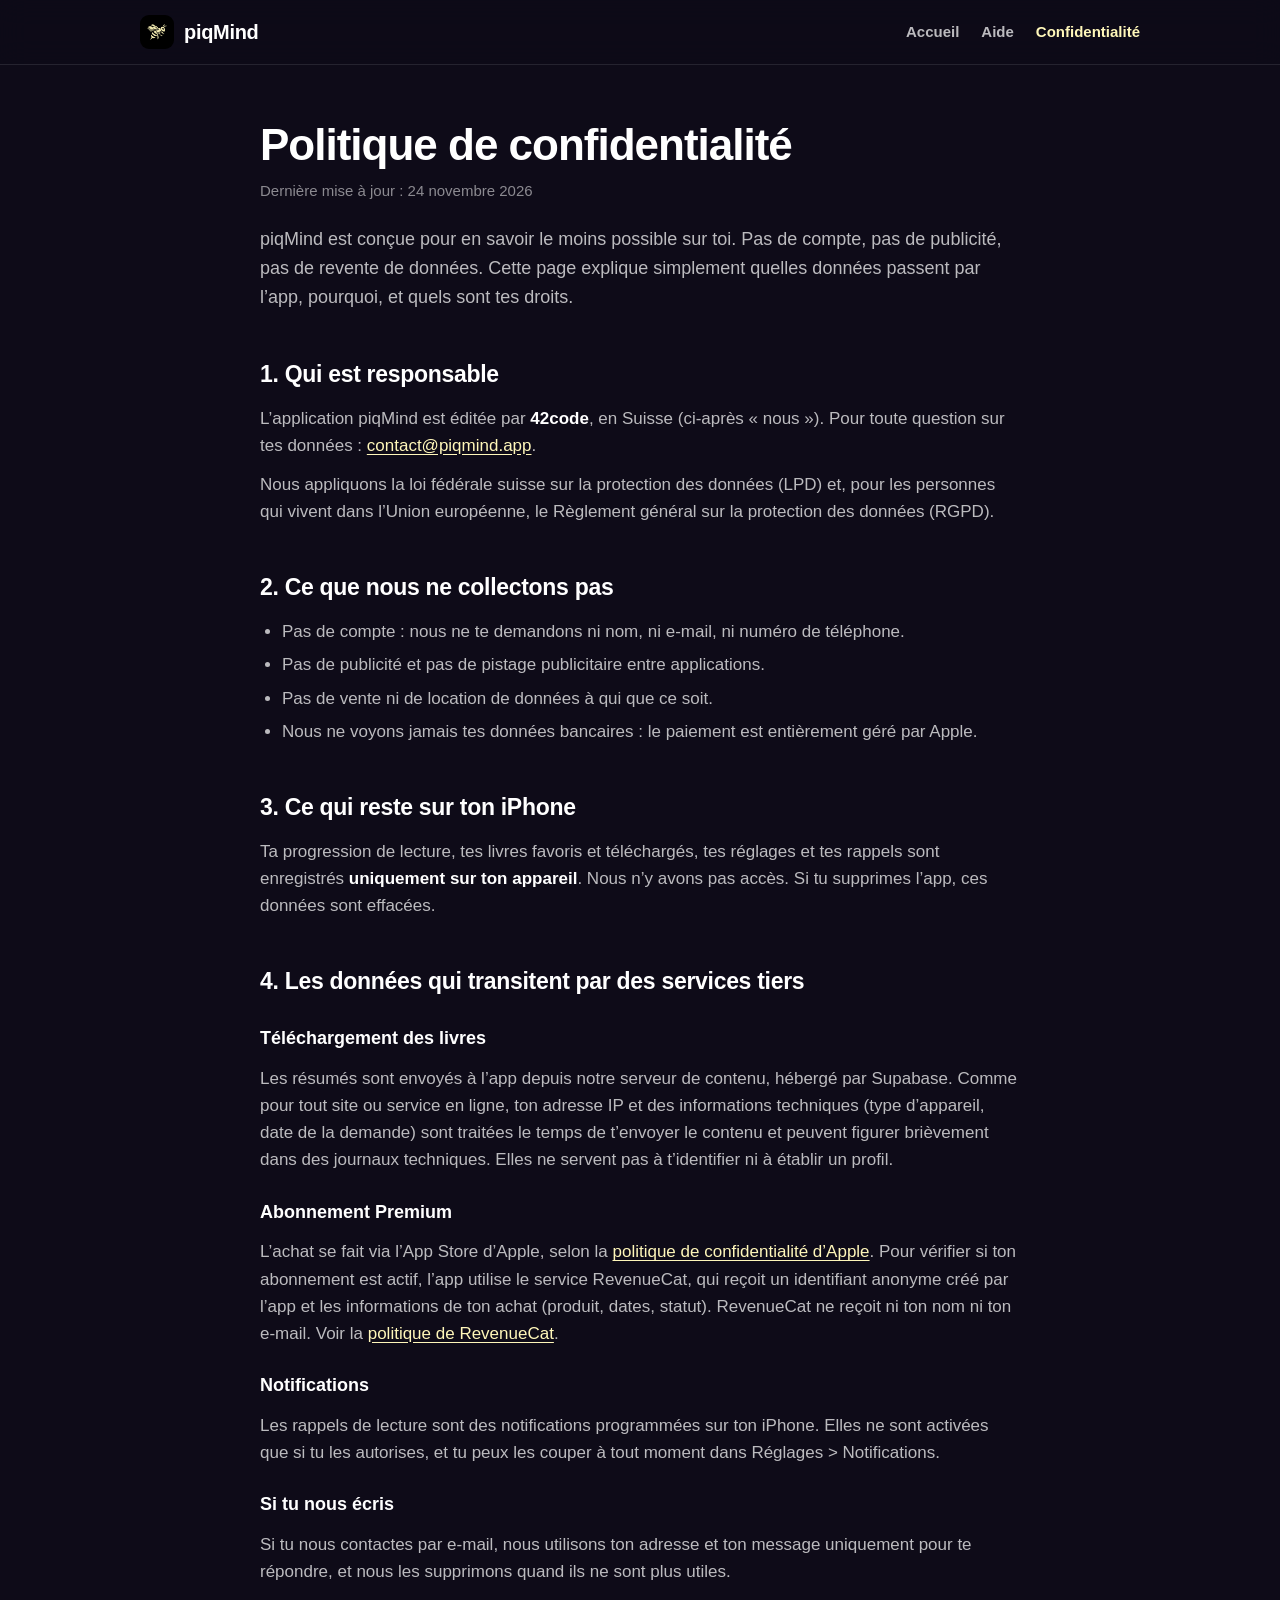
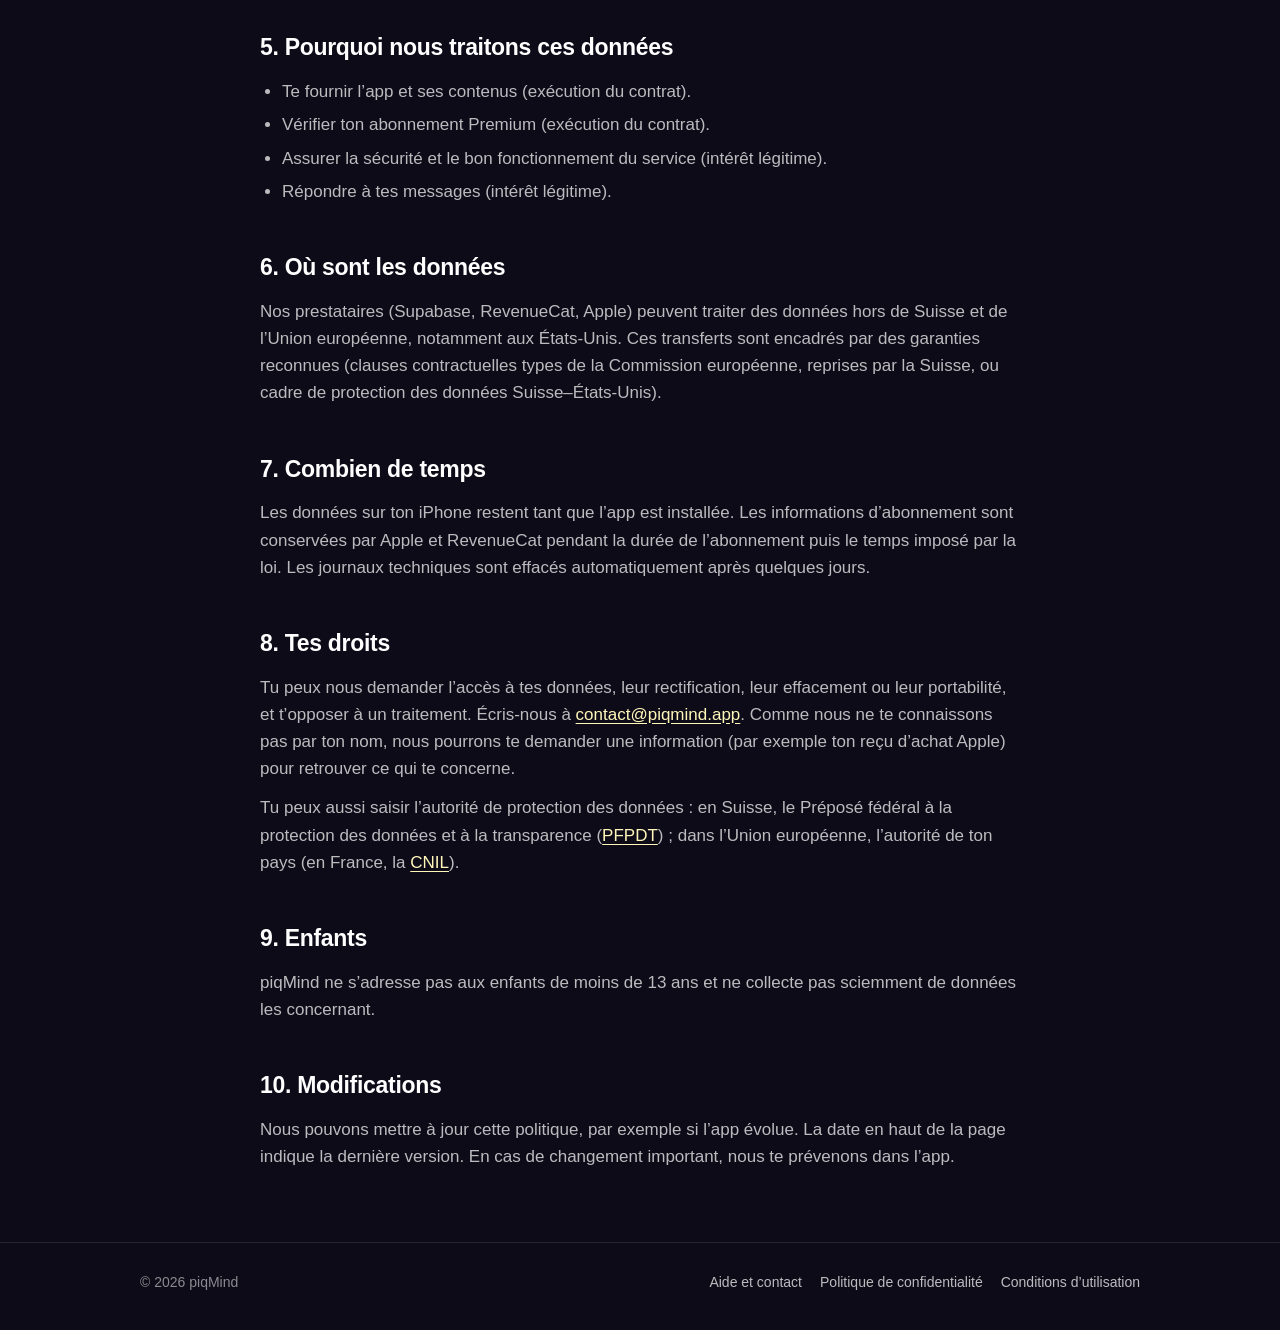
==== confidentialite.html @ 27e75d00 "Crée le site piqMind : accueil, aide, confidentialité et conditions d'utilisation Co-Authored-By: Cl" ====
<!doctype html>
<html lang="fr">
<head>
<meta charset="utf-8">
<meta name="viewport" content="width=device-width, initial-scale=1">
<title>Politique de confidentialité — piqMind</title>
<meta name="description" content="Comment l’app piqMind traite tes données.">
<meta name="theme-color" content="#0E0B18">
<link rel="icon" type="image/png" href="assets/favicon.png">
<link rel="apple-touch-icon" href="assets/apple-touch-icon.png">
<link rel="stylesheet" href="assets/style.css">
</head>
<body>
<header class="site-header">
  <div class="wrap">
    <a class="brand" href="index.html"><img src="assets/logo.png" alt="" width="34" height="34">piqMind</a>
    <nav class="nav" aria-label="Menu">
      <a href="index.html">Accueil</a>
      <a href="support.html">Aide</a>
      <a class="hide-sm" href="confidentialite.html" aria-current="page">Confidentialité</a>
    </nav>
  </div>
</header>
<main class="wrap doc">
  <h1>Politique de confidentialité</h1>
  <p class="updated">Dernière mise à jour : 24 novembre 2026</p>
  <p class="intro">piqMind est conçue pour en savoir le moins possible sur toi. Pas de compte, pas de publicité, pas de revente de données. Cette page explique simplement quelles données passent par l’app, pourquoi, et quels sont tes droits.</p>

  <h2>1. Qui est responsable</h2>
  <p>L’application piqMind est éditée par <strong>42code</strong>, en Suisse (ci-après « nous »). Pour toute question sur tes données : <a href="mailto:contact@piqmind.app">contact@piqmind.app</a>.</p>
  <p>Nous appliquons la loi fédérale suisse sur la protection des données (LPD) et, pour les personnes qui vivent dans l’Union européenne, le Règlement général sur la protection des données (RGPD).</p>

  <h2>2. Ce que nous ne collectons pas</h2>
  <ul>
    <li>Pas de compte : nous ne te demandons ni nom, ni e-mail, ni numéro de téléphone.</li>
    <li>Pas de publicité et pas de pistage publicitaire entre applications.</li>
    <li>Pas de vente ni de location de données à qui que ce soit.</li>
    <li>Nous ne voyons jamais tes données bancaires : le paiement est entièrement géré par Apple.</li>
  </ul>

  <h2>3. Ce qui reste sur ton iPhone</h2>
  <p>Ta progression de lecture, tes livres favoris et téléchargés, tes réglages et tes rappels sont enregistrés <strong>uniquement sur ton appareil</strong>. Nous n’y avons pas accès. Si tu supprimes l’app, ces données sont effacées.</p>

  <h2>4. Les données qui transitent par des services tiers</h2>
  <h3>Téléchargement des livres</h3>
  <p>Les résumés sont envoyés à l’app depuis notre serveur de contenu, hébergé par Supabase. Comme pour tout site ou service en ligne, ton adresse IP et des informations techniques (type d’appareil, date de la demande) sont traitées le temps de t’envoyer le contenu et peuvent figurer brièvement dans des journaux techniques. Elles ne servent pas à t’identifier ni à établir un profil.</p>
  <h3>Abonnement Premium</h3>
  <p>L’achat se fait via l’App Store d’Apple, selon la <a href="https://www.apple.com/fr/legal/privacy/" rel="noopener">politique de confidentialité d’Apple</a>. Pour vérifier si ton abonnement est actif, l’app utilise le service RevenueCat, qui reçoit un identifiant anonyme créé par l’app et les informations de ton achat (produit, dates, statut). RevenueCat ne reçoit ni ton nom ni ton e-mail. Voir la <a href="https://www.revenuecat.com/privacy" rel="noopener">politique de RevenueCat</a>.</p>
  <h3>Notifications</h3>
  <p>Les rappels de lecture sont des notifications programmées sur ton iPhone. Elles ne sont activées que si tu les autorises, et tu peux les couper à tout moment dans Réglages &gt; Notifications.</p>
  <h3>Si tu nous écris</h3>
  <p>Si tu nous contactes par e-mail, nous utilisons ton adresse et ton message uniquement pour te répondre, et nous les supprimons quand ils ne sont plus utiles.</p>

  <h2>5. Pourquoi nous traitons ces données</h2>
  <ul>
    <li>Te fournir l’app et ses contenus (exécution du contrat).</li>
    <li>Vérifier ton abonnement Premium (exécution du contrat).</li>
    <li>Assurer la sécurité et le bon fonctionnement du service (intérêt légitime).</li>
    <li>Répondre à tes messages (intérêt légitime).</li>
  </ul>

  <h2>6. Où sont les données</h2>
  <p>Nos prestataires (Supabase, RevenueCat, Apple) peuvent traiter des données hors de Suisse et de l’Union européenne, notamment aux États-Unis. Ces transferts sont encadrés par des garanties reconnues (clauses contractuelles types de la Commission européenne, reprises par la Suisse, ou cadre de protection des données Suisse–États-Unis).</p>

  <h2>7. Combien de temps</h2>
  <p>Les données sur ton iPhone restent tant que l’app est installée. Les informations d’abonnement sont conservées par Apple et RevenueCat pendant la durée de l’abonnement puis le temps imposé par la loi. Les journaux techniques sont effacés automatiquement après quelques jours.</p>

  <h2>8. Tes droits</h2>
  <p>Tu peux nous demander l’accès à tes données, leur rectification, leur effacement ou leur portabilité, et t’opposer à un traitement. Écris-nous à <a href="mailto:contact@piqmind.app">contact@piqmind.app</a>. Comme nous ne te connaissons pas par ton nom, nous pourrons te demander une information (par exemple ton reçu d’achat Apple) pour retrouver ce qui te concerne.</p>
  <p>Tu peux aussi saisir l’autorité de protection des données : en Suisse, le Préposé fédéral à la protection des données et à la transparence (<a href="https://www.edoeb.admin.ch" rel="noopener">PFPDT</a>) ; dans l’Union européenne, l’autorité de ton pays (en France, la <a href="https://www.cnil.fr" rel="noopener">CNIL</a>).</p>

  <h2>9. Enfants</h2>
  <p>piqMind ne s’adresse pas aux enfants de moins de 13 ans et ne collecte pas sciemment de données les concernant.</p>

  <h2>10. Modifications</h2>
  <p>Nous pouvons mettre à jour cette politique, par exemple si l’app évolue. La date en haut de la page indique la dernière version. En cas de changement important, nous te prévenons dans l’app.</p>
</main>
<footer class="site-footer">
  <div class="wrap">
    <span>© 2026 piqMind</span>
    <nav aria-label="Liens légaux">
      <a href="support.html">Aide et contact</a>
      <a href="confidentialite.html">Politique de confidentialité</a>
      <a href="conditions.html">Conditions d’utilisation</a>
    </nav>
  </div>
</footer>
</body>
</html>
---- assets/style.css ----
/* piqMind — site vitrine. Couleurs reprises de l'app. */
:root {
  --bg: #0E0B18;
  --card: #1F1B29;
  --raised: #2A2533;
  --line: rgba(255, 255, 255, 0.10);
  --text: #FFFFFF;
  --text-2: rgba(255, 255, 255, 0.72);
  --text-3: rgba(255, 255, 255, 0.52);
  --accent: #FFF7BA;
  --accent-ink: #0D0B18;
  --yellow: #FAD302;
  --lavender: #8B7BC8;
  --radius: 20px;
  --max: 1040px;
}

*, *::before, *::after { box-sizing: border-box; margin: 0; padding: 0; }

html { -webkit-text-size-adjust: 100%; scroll-behavior: smooth; }

body {
  background: var(--bg);
  color: var(--text);
  font-family: -apple-system, BlinkMacSystemFont, "SF Pro Text", "Segoe UI", Roboto, Helvetica, Arial, sans-serif;
  font-size: 17px;
  line-height: 1.6;
  -webkit-font-smoothing: antialiased;
  min-height: 100vh;
  display: flex;
  flex-direction: column;
}

a { color: var(--accent); text-underline-offset: 3px; }
a:hover { color: var(--yellow); }

.wrap { width: 100%; max-width: var(--max); margin: 0 auto; padding: 0 20px; }

/* En-tête */
.site-header { position: sticky; top: 0; z-index: 10; background: rgba(14, 11, 24, 0.85); backdrop-filter: blur(14px); -webkit-backdrop-filter: blur(14px); border-bottom: 1px solid var(--line); }
.site-header .wrap { display: flex; align-items: center; justify-content: space-between; gap: 16px; height: 64px; }
.brand { display: inline-flex; align-items: center; gap: 10px; color: var(--text); text-decoration: none; font-weight: 800; font-size: 20px; letter-spacing: -0.3px; }
.brand img { width: 34px; height: 34px; border-radius: 9px; }
.brand:hover { color: var(--accent); }
.nav { display: flex; gap: 22px; }
.nav a { color: var(--text-2); text-decoration: none; font-size: 15px; font-weight: 600; }
.nav a:hover, .nav a[aria-current="page"] { color: var(--accent); }

/* Accueil */
.hero { padding: 72px 0 56px; text-align: center; }
.hero .logo { width: 112px; height: 112px; border-radius: 26px; box-shadow: 0 0 80px rgba(250, 211, 2, 0.25); }
.hero h1 { margin-top: 28px; font-size: clamp(36px, 7vw, 60px); line-height: 1.05; letter-spacing: -1.6px; font-weight: 800; text-wrap: balance; }
.hero h1 em { font-style: normal; color: var(--accent); }
.hero p.lead { margin: 20px auto 0; max-width: 600px; color: var(--text-2); font-size: clamp(17px, 2.6vw, 20px); text-wrap: pretty; }

.btn { display: inline-flex; align-items: center; justify-content: center; gap: 10px; margin-top: 32px; padding: 15px 26px; border-radius: 999px; background: var(--accent); color: var(--accent-ink); font-weight: 800; font-size: 17px; text-decoration: none; }
.btn:hover { background: var(--yellow); color: var(--accent-ink); }
.btn svg { width: 20px; height: 20px; }
.soon { display: block; margin-top: 12px; color: var(--text-3); font-size: 14px; }

.features { display: grid; grid-template-columns: repeat(3, 1fr); gap: 16px; padding: 24px 0 40px; }
.card { background: var(--card); border: 1px solid var(--line); border-radius: var(--radius); padding: 26px; }
.card .icon { font-size: 28px; line-height: 1; }
.card h2, .card h3 { margin-top: 14px; font-size: 19px; letter-spacing: -0.2px; }
.card p { margin-top: 8px; color: var(--text-2); font-size: 16px; }

.premium { margin: 16px 0 72px; background: linear-gradient(135deg, #2A2533, #1F1B29); border: 1px solid rgba(255, 247, 186, 0.25); border-radius: 28px; padding: 36px; display: grid; grid-template-columns: 1.3fr 1fr; gap: 28px; align-items: center; }
.premium h2 { font-size: clamp(26px, 4vw, 34px); letter-spacing: -0.8px; line-height: 1.15; }
.premium p { margin-top: 12px; color: var(--text-2); }
.premium ul { list-style: none; display: grid; gap: 10px; }
.premium li { padding-left: 30px; position: relative; color: var(--text); }
.premium li::before { content: "✓"; position: absolute; left: 0; top: 0; color: var(--yellow); font-weight: 800; }
.price { display: inline-block; margin-top: 16px; padding: 6px 14px; border-radius: 999px; background: rgba(255, 247, 186, 0.12); color: var(--accent); font-weight: 700; font-size: 15px; }

/* Pages de texte (confidentialité, conditions, support) */
.doc { padding: 56px 0 72px; max-width: 760px; }
.doc h1 { font-size: clamp(32px, 6vw, 44px); letter-spacing: -1px; line-height: 1.1; }
.doc .updated { margin-top: 10px; color: var(--text-3); font-size: 15px; }
.doc .intro { margin-top: 22px; color: var(--text-2); font-size: 18px; }
.doc h2 { margin-top: 44px; font-size: 23px; letter-spacing: -0.3px; }
.doc h3 { margin-top: 24px; font-size: 18px; }
.doc p, .doc ul { margin-top: 12px; color: var(--text-2); }
.doc ul { padding-left: 22px; }
.doc li + li { margin-top: 6px; }
.doc strong { color: var(--text); }
.doc .box { margin-top: 20px; background: var(--card); border: 1px solid var(--line); border-radius: 16px; padding: 20px 22px; }
.doc .box p:first-child { margin-top: 0; }

details { background: var(--card); border: 1px solid var(--line); border-radius: 16px; padding: 18px 22px; margin-top: 12px; }
details summary { cursor: pointer; font-weight: 700; color: var(--text); list-style: none; display: flex; justify-content: space-between; gap: 16px; }
details summary::-webkit-details-marker { display: none; }
details summary::after { content: "+"; color: var(--accent); font-size: 22px; line-height: 1; }
details[open] summary::after { content: "–"; }
details p, details ol, details ul { margin-top: 12px; color: var(--text-2); }
details ol, details ul { padding-left: 22px; }

/* Pied de page */
.site-footer { margin-top: auto; border-top: 1px solid var(--line); padding: 28px 0 36px; color: var(--text-3); font-size: 14px; }
.site-footer .wrap { display: flex; flex-wrap: wrap; justify-content: space-between; gap: 14px; }
.site-footer nav { display: flex; flex-wrap: wrap; gap: 18px; }
.site-footer a { color: var(--text-2); text-decoration: none; }
.site-footer a:hover { color: var(--accent); }

@media (max-width: 760px) {
  body { font-size: 16px; }
  .nav { gap: 14px; }
  .nav a.hide-sm { display: none; }
  .hero { padding: 48px 0 40px; }
  .features { grid-template-columns: 1fr; }
  .premium { grid-template-columns: 1fr; padding: 26px; margin-bottom: 48px; }
  .doc { padding: 40px 0 56px; }
}
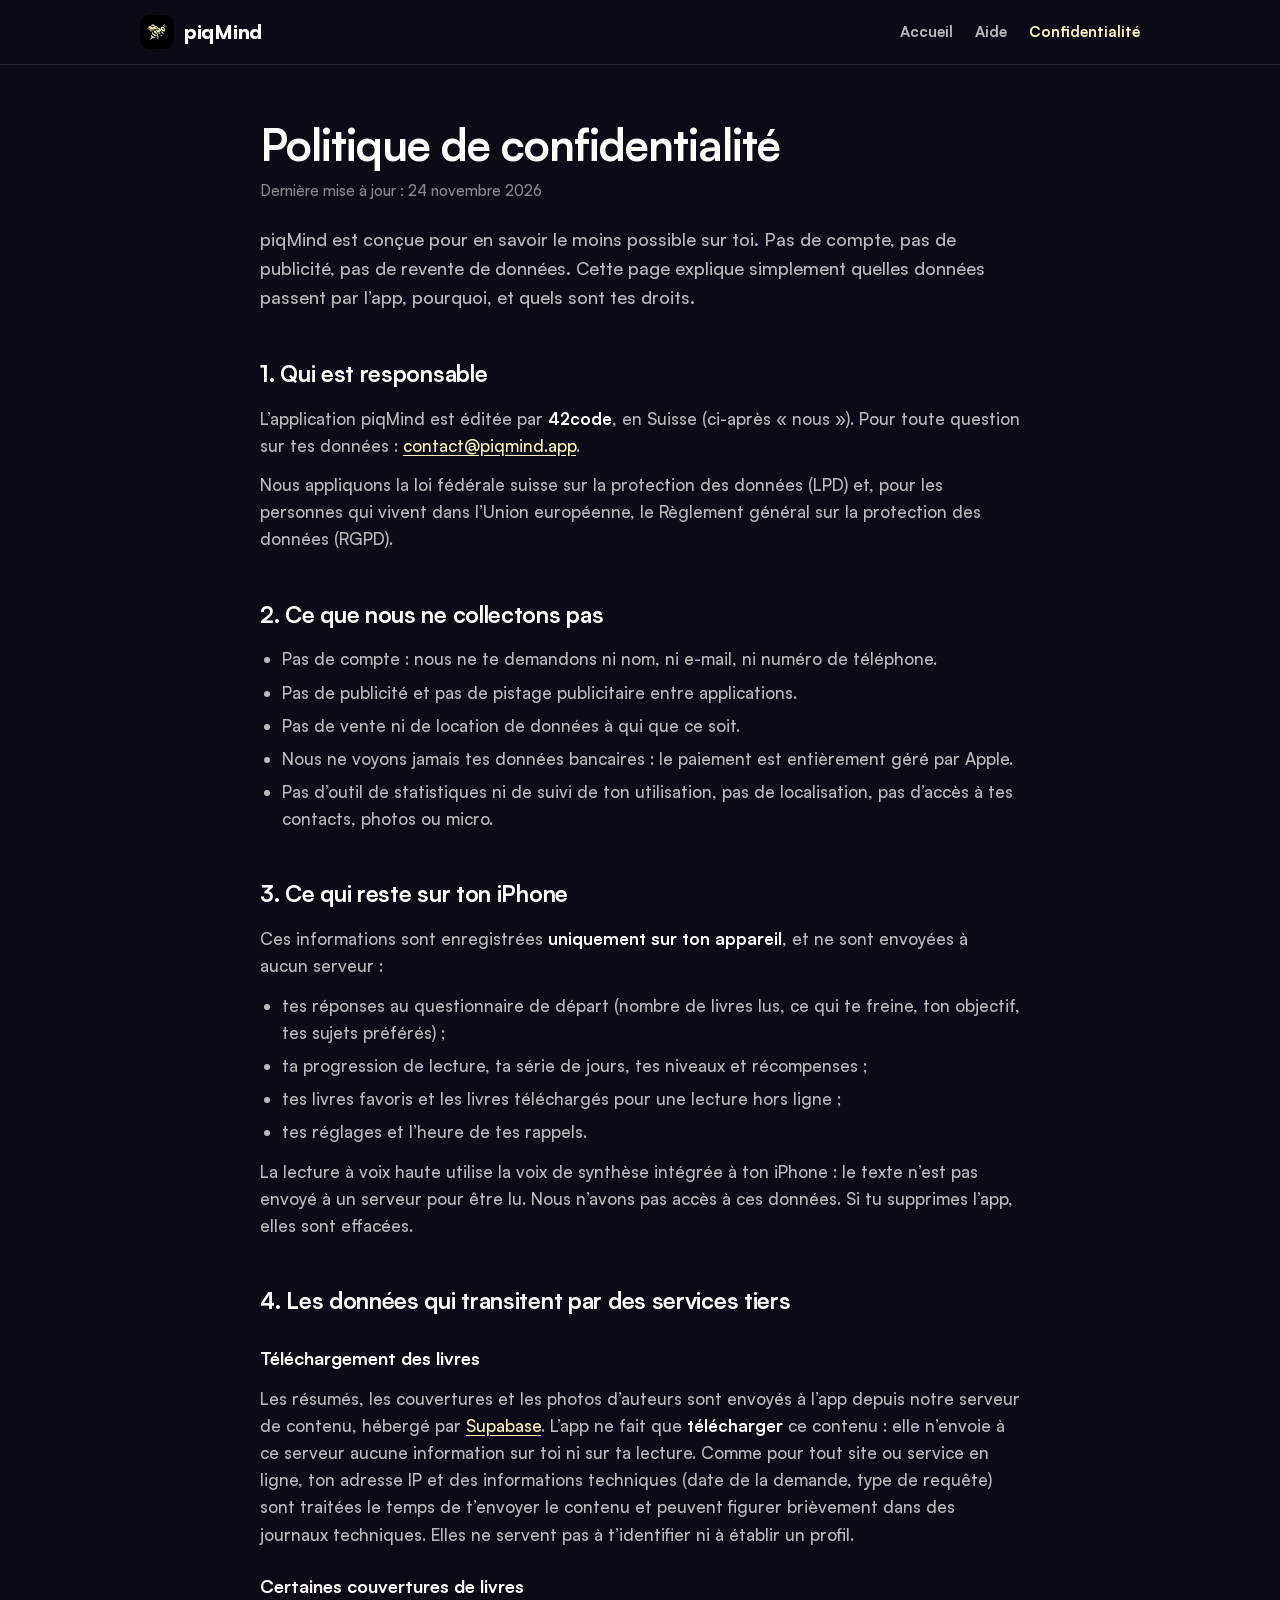
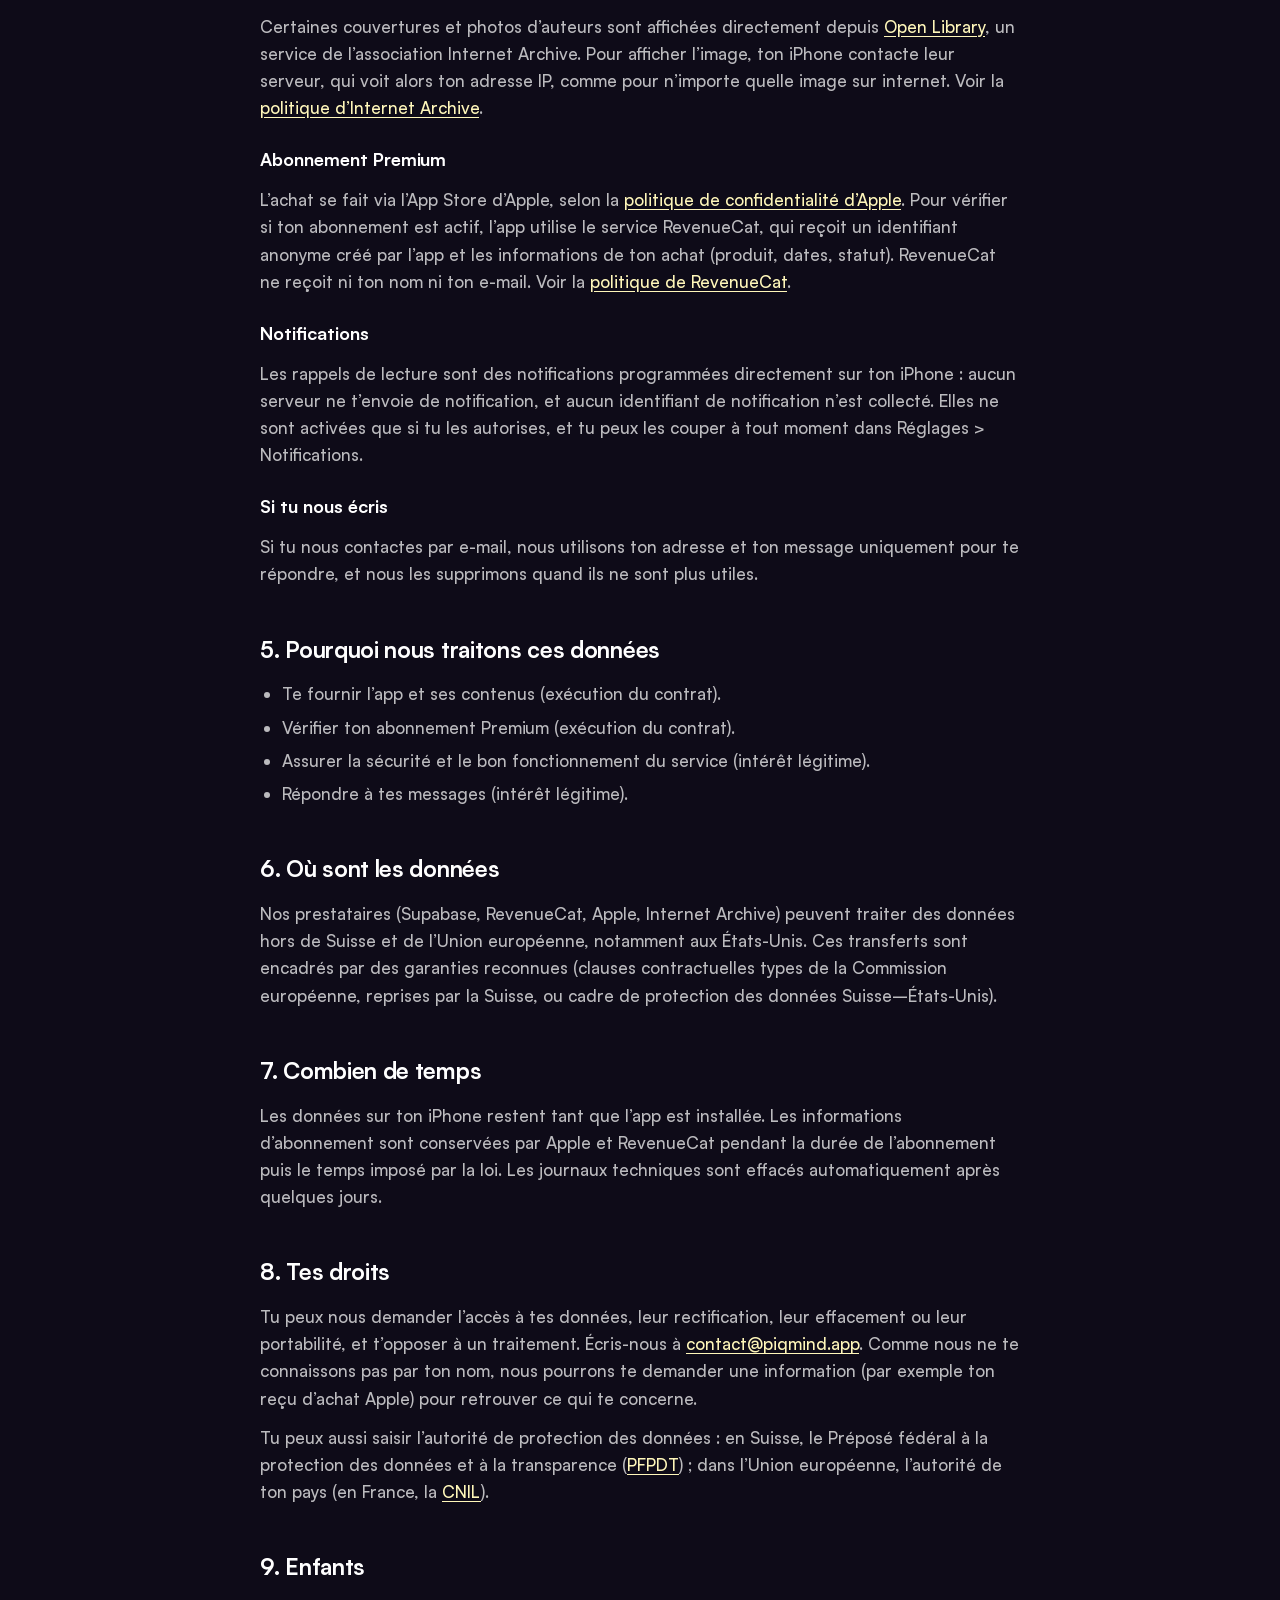
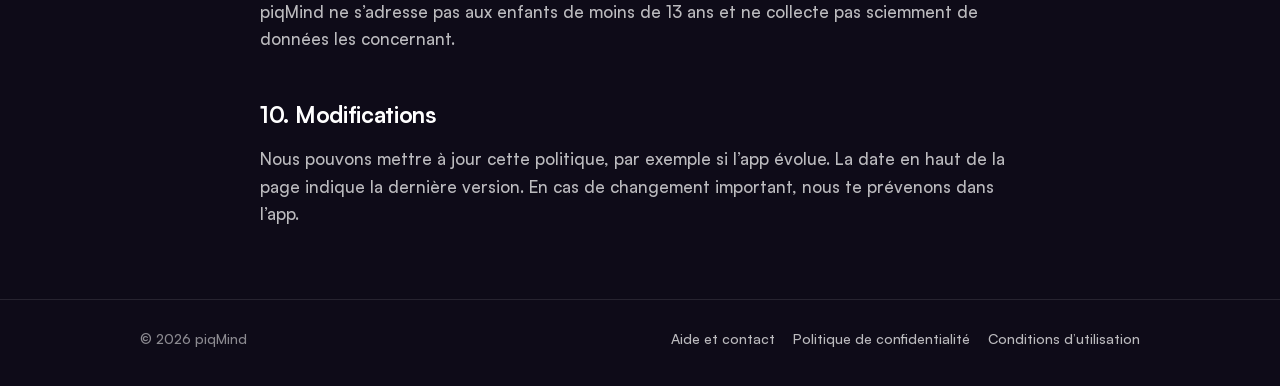
==== commit 49c218cd: "Complète la politique de confidentialité d'après l'inspection de l'app (réponses du questionnaire, O" ====
--- a/confidentialite.html
+++ b/confidentialite.html
@@ -36,18 +36,28 @@
     <li>Pas de publicité et pas de pistage publicitaire entre applications.</li>
     <li>Pas de vente ni de location de données à qui que ce soit.</li>
     <li>Nous ne voyons jamais tes données bancaires : le paiement est entièrement géré par Apple.</li>
+    <li>Pas d’outil de statistiques ni de suivi de ton utilisation, pas de localisation, pas d’accès à tes contacts, photos ou micro.</li>
   </ul>
 
   <h2>3. Ce qui reste sur ton iPhone</h2>
-  <p>Ta progression de lecture, tes livres favoris et téléchargés, tes réglages et tes rappels sont enregistrés <strong>uniquement sur ton appareil</strong>. Nous n’y avons pas accès. Si tu supprimes l’app, ces données sont effacées.</p>
+  <p>Ces informations sont enregistrées <strong>uniquement sur ton appareil</strong>, et ne sont envoyées à aucun serveur :</p>
+  <ul>
+    <li>tes réponses au questionnaire de départ (nombre de livres lus, ce qui te freine, ton objectif, tes sujets préférés) ;</li>
+    <li>ta progression de lecture, ta série de jours, tes niveaux et récompenses ;</li>
+    <li>tes livres favoris et les livres téléchargés pour une lecture hors ligne ;</li>
+    <li>tes réglages et l’heure de tes rappels.</li>
+  </ul>
+  <p>La lecture à voix haute utilise la voix de synthèse intégrée à ton iPhone : le texte n’est pas envoyé à un serveur pour être lu. Nous n’avons pas accès à ces données. Si tu supprimes l’app, elles sont effacées.</p>
 
   <h2>4. Les données qui transitent par des services tiers</h2>
   <h3>Téléchargement des livres</h3>
-  <p>Les résumés sont envoyés à l’app depuis notre serveur de contenu, hébergé par Supabase. Comme pour tout site ou service en ligne, ton adresse IP et des informations techniques (type d’appareil, date de la demande) sont traitées le temps de t’envoyer le contenu et peuvent figurer brièvement dans des journaux techniques. Elles ne servent pas à t’identifier ni à établir un profil.</p>
+  <p>Les résumés, les couvertures et les photos d’auteurs sont envoyés à l’app depuis notre serveur de contenu, hébergé par <a href="https://supabase.com/privacy" rel="noopener">Supabase</a>. L’app ne fait que <strong>télécharger</strong> ce contenu : elle n’envoie à ce serveur aucune information sur toi ni sur ta lecture. Comme pour tout site ou service en ligne, ton adresse IP et des informations techniques (date de la demande, type de requête) sont traitées le temps de t’envoyer le contenu et peuvent figurer brièvement dans des journaux techniques. Elles ne servent pas à t’identifier ni à établir un profil.</p>
+  <h3>Certaines couvertures de livres</h3>
+  <p>Certaines couvertures et photos d’auteurs sont affichées directement depuis <a href="https://openlibrary.org" rel="noopener">Open Library</a>, un service de l’association Internet Archive. Pour afficher l’image, ton iPhone contacte leur serveur, qui voit alors ton adresse IP, comme pour n’importe quelle image sur internet. Voir la <a href="https://archive.org/about/terms" rel="noopener">politique d’Internet Archive</a>.</p>
   <h3>Abonnement Premium</h3>
   <p>L’achat se fait via l’App Store d’Apple, selon la <a href="https://www.apple.com/fr/legal/privacy/" rel="noopener">politique de confidentialité d’Apple</a>. Pour vérifier si ton abonnement est actif, l’app utilise le service RevenueCat, qui reçoit un identifiant anonyme créé par l’app et les informations de ton achat (produit, dates, statut). RevenueCat ne reçoit ni ton nom ni ton e-mail. Voir la <a href="https://www.revenuecat.com/privacy" rel="noopener">politique de RevenueCat</a>.</p>
   <h3>Notifications</h3>
-  <p>Les rappels de lecture sont des notifications programmées sur ton iPhone. Elles ne sont activées que si tu les autorises, et tu peux les couper à tout moment dans Réglages &gt; Notifications.</p>
+  <p>Les rappels de lecture sont des notifications programmées directement sur ton iPhone : aucun serveur ne t’envoie de notification, et aucun identifiant de notification n’est collecté. Elles ne sont activées que si tu les autorises, et tu peux les couper à tout moment dans Réglages &gt; Notifications.</p>
   <h3>Si tu nous écris</h3>
   <p>Si tu nous contactes par e-mail, nous utilisons ton adresse et ton message uniquement pour te répondre, et nous les supprimons quand ils ne sont plus utiles.</p>
 
@@ -60,7 +70,7 @@
   </ul>
 
   <h2>6. Où sont les données</h2>
-  <p>Nos prestataires (Supabase, RevenueCat, Apple) peuvent traiter des données hors de Suisse et de l’Union européenne, notamment aux États-Unis. Ces transferts sont encadrés par des garanties reconnues (clauses contractuelles types de la Commission européenne, reprises par la Suisse, ou cadre de protection des données Suisse–États-Unis).</p>
+  <p>Nos prestataires (Supabase, RevenueCat, Apple, Internet Archive) peuvent traiter des données hors de Suisse et de l’Union européenne, notamment aux États-Unis. Ces transferts sont encadrés par des garanties reconnues (clauses contractuelles types de la Commission européenne, reprises par la Suisse, ou cadre de protection des données Suisse–États-Unis).</p>
 
   <h2>7. Combien de temps</h2>
   <p>Les données sur ton iPhone restent tant que l’app est installée. Les informations d’abonnement sont conservées par Apple et RevenueCat pendant la durée de l’abonnement puis le temps imposé par la loi. Les journaux techniques sont effacés automatiquement après quelques jours.</p>
--- a/assets/style.css
+++ b/assets/style.css
@@ -1,4 +1,8 @@
-/* piqMind — site vitrine. Couleurs reprises de l'app. */
+/* piqMind — site vitrine. Couleurs et police (Satoshi) reprises de l'app. */
+@font-face { font-family: "Satoshi"; src: url("fonts/Satoshi-Medium.ttf") format("truetype"); font-weight: 400 500; font-display: swap; }
+@font-face { font-family: "Satoshi"; src: url("fonts/Satoshi-Bold.ttf") format("truetype"); font-weight: 600 700; font-display: swap; }
+@font-face { font-family: "Satoshi"; src: url("fonts/Satoshi-Black.ttf") format("truetype"); font-weight: 800 900; font-display: swap; }
+
 :root {
   --bg: #0E0B18;
   --card: #1F1B29;
@@ -22,7 +26,7 @@
 body {
   background: var(--bg);
   color: var(--text);
-  font-family: -apple-system, BlinkMacSystemFont, "SF Pro Text", "Segoe UI", Roboto, Helvetica, Arial, sans-serif;
+  font-family: "Satoshi", -apple-system, BlinkMacSystemFont, "SF Pro Text", "Segoe UI", Roboto, Helvetica, Arial, sans-serif;
   font-size: 17px;
   line-height: 1.6;
   -webkit-font-smoothing: antialiased;
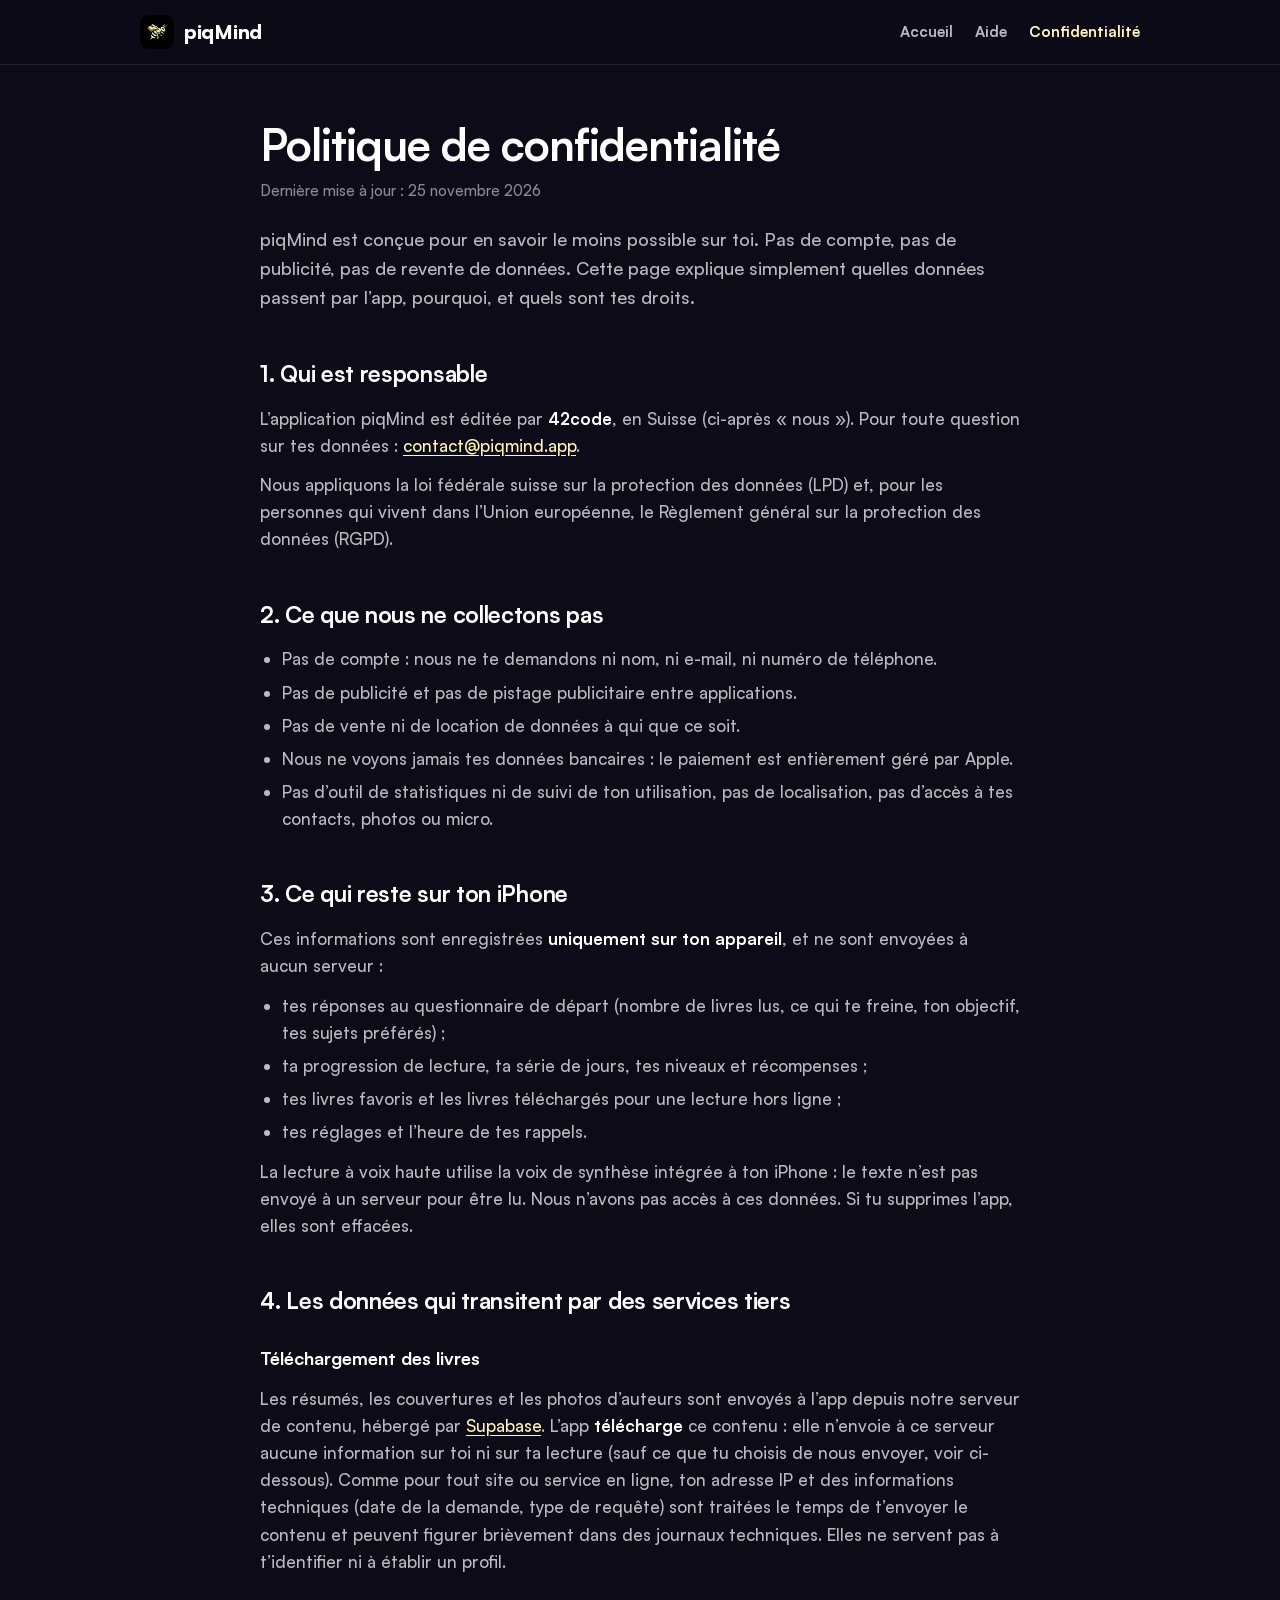
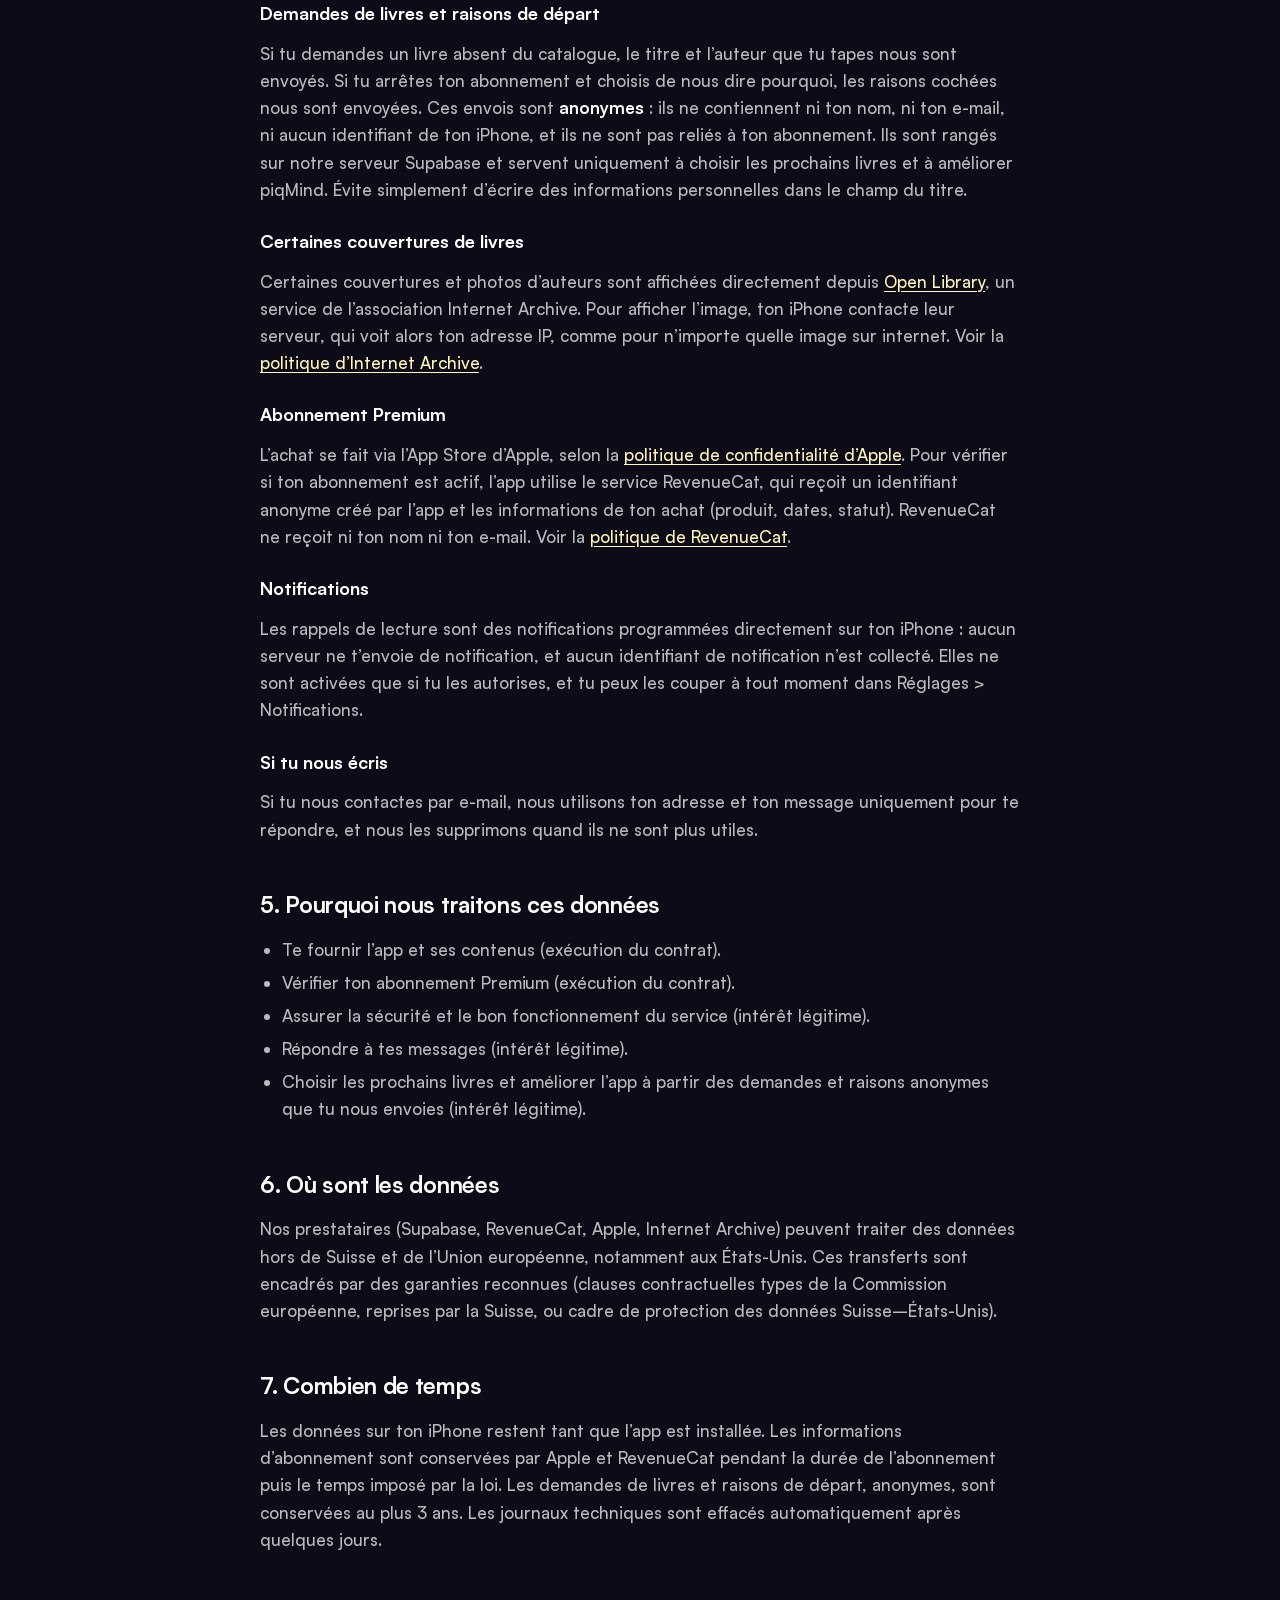
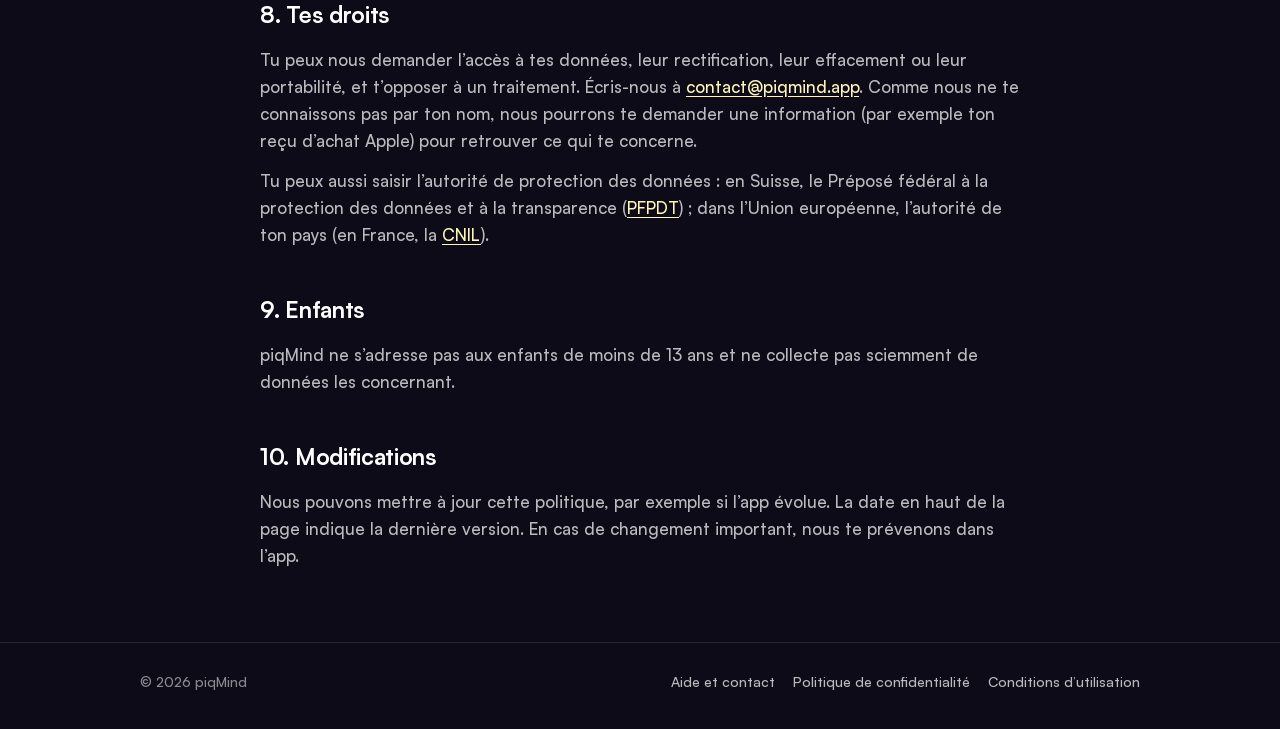
==== commit 6df24d16: "Ajoute à la politique de confidentialité les demandes de livres et raisons de départ, envoyées de fa" ====
--- a/confidentialite.html
+++ b/confidentialite.html
@@ -23,7 +23,7 @@
 </header>
 <main class="wrap doc">
   <h1>Politique de confidentialité</h1>
-  <p class="updated">Dernière mise à jour : 24 novembre 2026</p>
+  <p class="updated">Dernière mise à jour : 25 novembre 2026</p>
   <p class="intro">piqMind est conçue pour en savoir le moins possible sur toi. Pas de compte, pas de publicité, pas de revente de données. Cette page explique simplement quelles données passent par l’app, pourquoi, et quels sont tes droits.</p>
 
   <h2>1. Qui est responsable</h2>
@@ -51,7 +51,9 @@
 
   <h2>4. Les données qui transitent par des services tiers</h2>
   <h3>Téléchargement des livres</h3>
-  <p>Les résumés, les couvertures et les photos d’auteurs sont envoyés à l’app depuis notre serveur de contenu, hébergé par <a href="https://supabase.com/privacy" rel="noopener">Supabase</a>. L’app ne fait que <strong>télécharger</strong> ce contenu : elle n’envoie à ce serveur aucune information sur toi ni sur ta lecture. Comme pour tout site ou service en ligne, ton adresse IP et des informations techniques (date de la demande, type de requête) sont traitées le temps de t’envoyer le contenu et peuvent figurer brièvement dans des journaux techniques. Elles ne servent pas à t’identifier ni à établir un profil.</p>
+  <p>Les résumés, les couvertures et les photos d’auteurs sont envoyés à l’app depuis notre serveur de contenu, hébergé par <a href="https://supabase.com/privacy" rel="noopener">Supabase</a>. L’app <strong>télécharge</strong> ce contenu : elle n’envoie à ce serveur aucune information sur toi ni sur ta lecture (sauf ce que tu choisis de nous envoyer, voir ci-dessous). Comme pour tout site ou service en ligne, ton adresse IP et des informations techniques (date de la demande, type de requête) sont traitées le temps de t’envoyer le contenu et peuvent figurer brièvement dans des journaux techniques. Elles ne servent pas à t’identifier ni à établir un profil.</p>
+  <h3>Demandes de livres et raisons de départ</h3>
+  <p>Si tu demandes un livre absent du catalogue, le titre et l’auteur que tu tapes nous sont envoyés. Si tu arrêtes ton abonnement et choisis de nous dire pourquoi, les raisons cochées nous sont envoyées. Ces envois sont <strong>anonymes</strong> : ils ne contiennent ni ton nom, ni ton e-mail, ni aucun identifiant de ton iPhone, et ils ne sont pas reliés à ton abonnement. Ils sont rangés sur notre serveur Supabase et servent uniquement à choisir les prochains livres et à améliorer piqMind. Évite simplement d’écrire des informations personnelles dans le champ du titre.</p>
   <h3>Certaines couvertures de livres</h3>
   <p>Certaines couvertures et photos d’auteurs sont affichées directement depuis <a href="https://openlibrary.org" rel="noopener">Open Library</a>, un service de l’association Internet Archive. Pour afficher l’image, ton iPhone contacte leur serveur, qui voit alors ton adresse IP, comme pour n’importe quelle image sur internet. Voir la <a href="https://archive.org/about/terms" rel="noopener">politique d’Internet Archive</a>.</p>
   <h3>Abonnement Premium</h3>
@@ -67,13 +69,14 @@
     <li>Vérifier ton abonnement Premium (exécution du contrat).</li>
     <li>Assurer la sécurité et le bon fonctionnement du service (intérêt légitime).</li>
     <li>Répondre à tes messages (intérêt légitime).</li>
+    <li>Choisir les prochains livres et améliorer l’app à partir des demandes et raisons anonymes que tu nous envoies (intérêt légitime).</li>
   </ul>
 
   <h2>6. Où sont les données</h2>
   <p>Nos prestataires (Supabase, RevenueCat, Apple, Internet Archive) peuvent traiter des données hors de Suisse et de l’Union européenne, notamment aux États-Unis. Ces transferts sont encadrés par des garanties reconnues (clauses contractuelles types de la Commission européenne, reprises par la Suisse, ou cadre de protection des données Suisse–États-Unis).</p>
 
   <h2>7. Combien de temps</h2>
-  <p>Les données sur ton iPhone restent tant que l’app est installée. Les informations d’abonnement sont conservées par Apple et RevenueCat pendant la durée de l’abonnement puis le temps imposé par la loi. Les journaux techniques sont effacés automatiquement après quelques jours.</p>
+  <p>Les données sur ton iPhone restent tant que l’app est installée. Les informations d’abonnement sont conservées par Apple et RevenueCat pendant la durée de l’abonnement puis le temps imposé par la loi. Les demandes de livres et raisons de départ, anonymes, sont conservées au plus 3 ans. Les journaux techniques sont effacés automatiquement après quelques jours.</p>
 
   <h2>8. Tes droits</h2>
   <p>Tu peux nous demander l’accès à tes données, leur rectification, leur effacement ou leur portabilité, et t’opposer à un traitement. Écris-nous à <a href="mailto:contact@piqmind.app">contact@piqmind.app</a>. Comme nous ne te connaissons pas par ton nom, nous pourrons te demander une information (par exemple ton reçu d’achat Apple) pour retrouver ce qui te concerne.</p>
